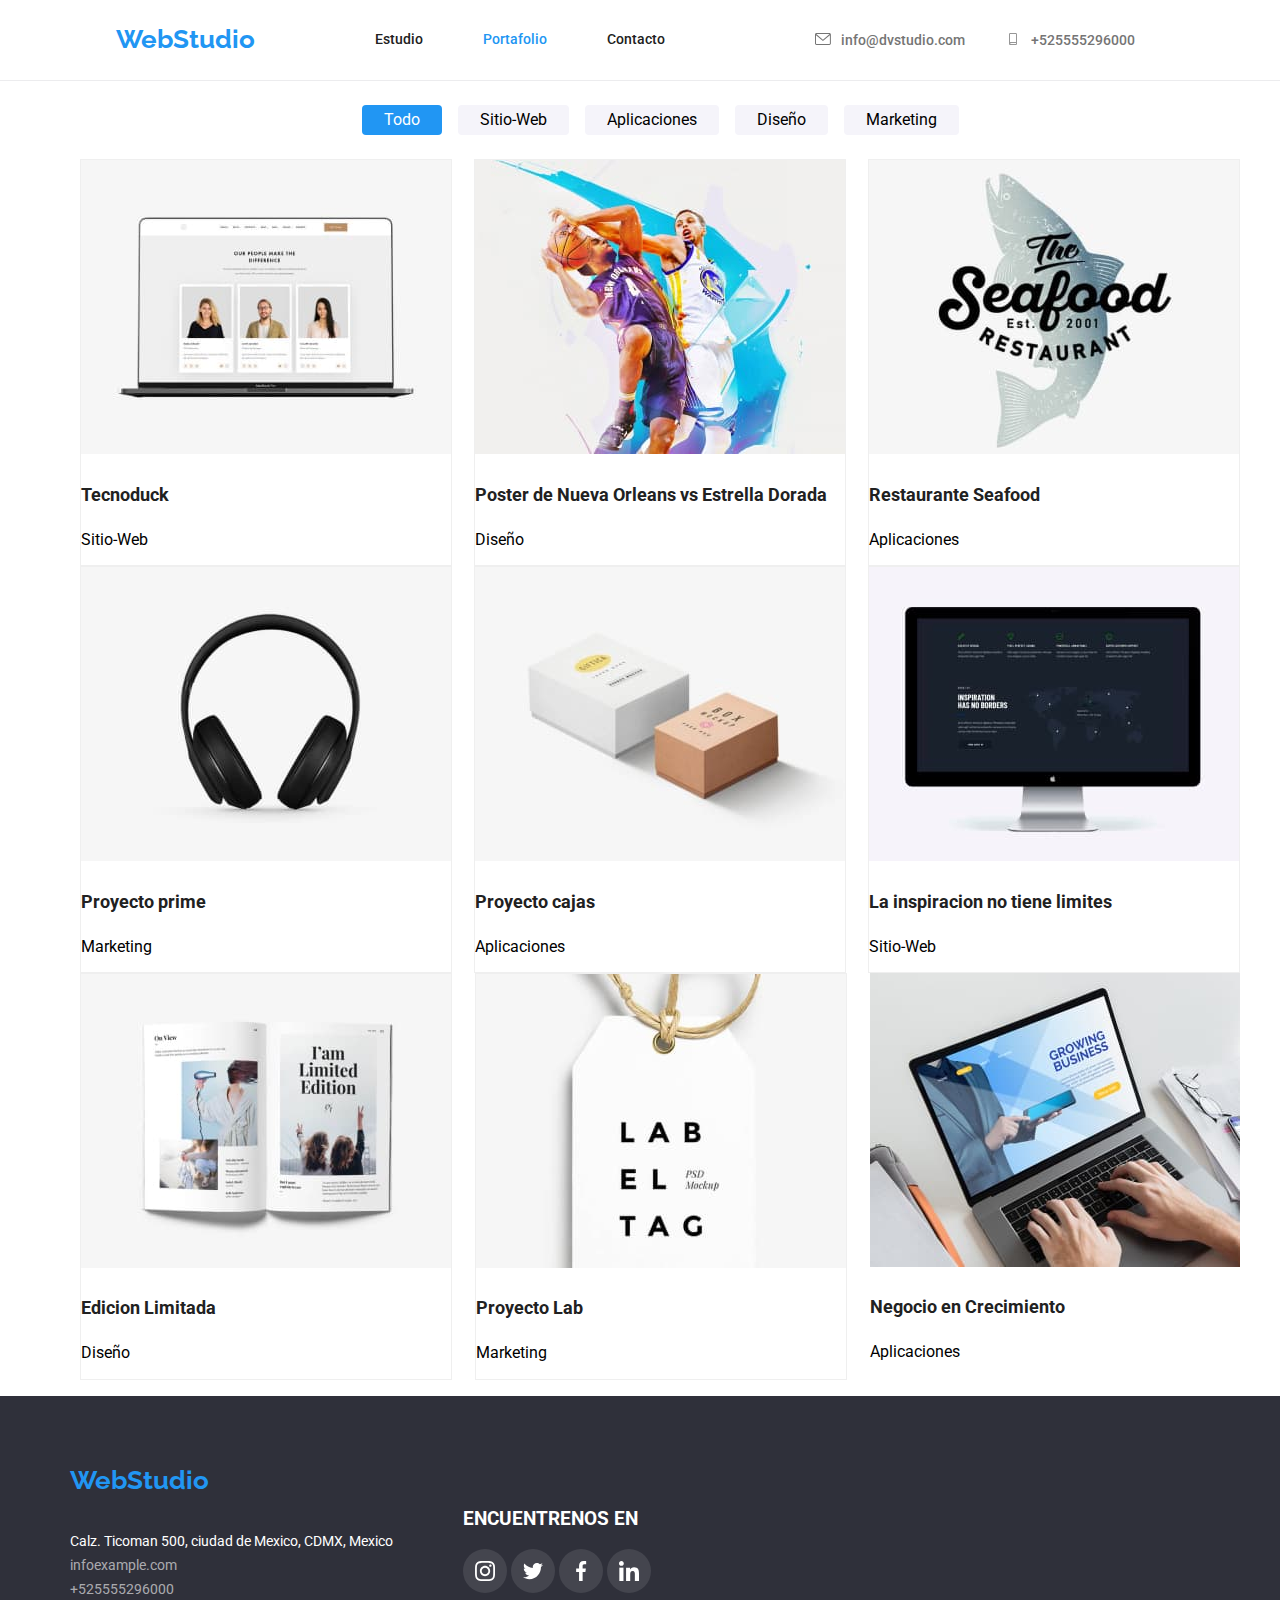
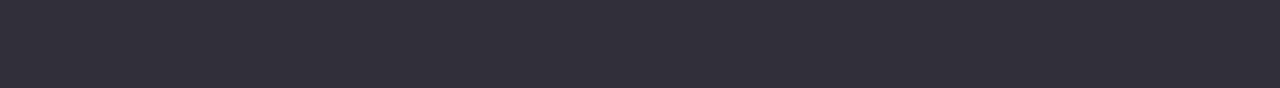
==== Portafolio.html @ b76b7083 "first commit" ====
<!DOCTYPE html>
<html lang="en">
<head>
    <meta charset="UTF-8">
    <meta http-equiv="X-UA-Compatible" content="IE=edge">
    <meta name="viewport" content="width=device-width, initial-scale=1.0">
    <link rel="preconnect" href="https://fonts.googleapis.com">
    <link rel="preconnect" href="https://fonts.gstatic.com" crossorigin>
    <link href="https://fonts.googleapis.com/css2?family=Raleway:ital,wght@0,300;0,400;0,500;0,600;0,700;0,800;0,900;1,300;1,400;1,500;1,600;1,700;1,800;1,900&family=Roboto:ital,wght@0,100;0,300;0,400;0,500;0,700;0,900;1,100;1,300;1,400;1,500;1,700;1,900&display=swap" rel="stylesheet">
    <title>portafolio</title>
<!----------Normalizacion---------->
<link
rel="stylesheet"
href="https://cdnjs.cloudflare.com/ajax/libs/modern-normalize/1.0.0/modern-normalize.min.css"
/>
<link rel="stylesheet" href="./css/styles.css">

</head>
<body>
    <header style="border-bottom: 1px solid #ececee;">
        <div class="container">
        <nav class="header-nav">
           <a class="logo" href="#">WebStudio </a> 
           <ul class="navigation-list">
            <li class="navegation"><a class="item" href="./index.html">Estudio</a></li>
            <li class="navegation"><a class="nav-item active" href="./Portafolio.html">Portafolio</a></li>
            <li class="navegation"><a class="item" href="#">Contacto</a></li>
           </ul>
           <ul class="contact-section" >
            <!--Para envio de correo-->
            <li class="email"><a href="info@dvstudio.com"><svg class="icon-contant">
                <use href="/images/icons.svg#icon-sobre"></use>
              </svg>info@dvstudio.com</a></li>
            <!--Para llamadas telefonicas-->
            <li class="tel"><a href="+525555296000"><svg class="icon-contant">
                <use href="/images/icons.svg#icon-telefono"></use>
              </svg>+525555296000</a></li>
           </ul>
        </nav>
    </div>
    </header>
    <main class="container">
        <section>
    
        <ul class="menu">
        <li class="button-list"><button type="button" class="botton-menu" style="color:#FFFFFF; background: #2196f3;">Todo</button></li>
        <li class="button-list"><button type="button" class="botton-menu">Sitio-Web</button></li>
        <li class="button-list"><button type="button" class="botton-menu">Aplicaciones</button></li>
        <li class="button-list"><button type="button" class="botton-menu">Diseño</button></li>
        <li class="button-list"><button type="button" class="botton-menu">Marketing</button></li>
        </ul>
         <ul class="proyect">
             <li class="cards" style="flex-basis: calc((100% - 60px) / 3); border: 1px solid #eeee;">
        <img  src="images/imagen(8).jpg" alt="Tecnoduck" width="370">
          <h3>Tecnoduck </h3>
          <p>Sitio-Web </p>
        </li>
                <li class="cards" style="flex-basis: calc((100% - 60px) / 3);border: 1px solid #eeee;">
                    <img src="images/imagen(9).jpg" alt="Poster nueva Orleans" width="370">
                    <h3>Poster de Nueva Orleans vs Estrella Dorada</h3>
                    <p>Diseño</p>
                </li>
                <li class="cards" style="flex-basis: calc((100% - 60px) / 3);border: 1px solid #eeee;">
                    <img src="images/imagen(10).jpg" alt="Restaurante Seafood" width="370">
                    <h3>Restaurante Seafood</h3>
                    <p>Aplicaciones</p>
                </li>
                <li class="cards" style="flex-basis: calc((100% - 60px) / 3);border: 1px solid #eeee;">
                    <img src="images/imagen(11).jpg" alt="Proyecto prime" width="370">
                    <h3>Proyecto prime</h3>
                    <p>Marketing</p>
                </li>
                <li class="cards" style="flex-basis: calc((100% - 60px) / 3);border: 1px solid #eeee;">
                    <img src="images/imagen(12).jpg" alt="Proyecto cajas" width="370">
                    <h3>Proyecto cajas</h3>
                    <p>Aplicaciones</p>
                </li>
                <li class="cards" style="flex-basis: calc((100% - 60px) / 3);border: 1px solid #eeee;">
                    <img src="images/imagen(13).jpg" alt="La inspiracion no tiene limites" width="370">
                <H3>La inspiracion no tiene limites</H3>
                <p>Sitio-Web</p>
                </li>
                <li class="cards" style="flex-basis: calc((100% - 60px) / 3);border: 1px solid #eeee;">
                    <img src="images/imagen(14).jpg" alt="Edicion limitada" width="370">
                <h3>Edicion Limitada</h3>
                <p>Diseño</p>
                </li>
                <li class="cards" style="flex-basis: calc((100% - 60px) / 3);border: 1px solid #eeee;">
                    <img src="images/imagen(15).jpg" alt="Proyecto lab" width="370">
                    <h3>Proyecto Lab</h3>
                    <p>Marketing</p>
                </li>
                <li class="cards" style="flex-basis: calc((100% - 60px) / 3)";border: 1px solid #eeee;>
                    <img src="images/imagen(16).jpg" alt="Negocio en crecimiento" width="370">
                    <h3>Negocio en Crecimiento</h3>
                    <P>Aplicaciones</P>
                </li>
            </ul>
        
        </section>
    </main>
    <footer class="final">
        <div class="container container-footer">
          <div>
      <a class="logo" href="#">WebStudio</a>
      <address style="font-style: normal;">
        <br />
      <ul class="contacto contacto-footer">
        <li> <a class="ubicacion" href="https://goo.gl/maps/qQAScCdjSYYtqktD9" target="_blank" rel="nopener noreferrer">
        Calz. Ticoman 500, ciudad de Mexico, CDMX, Mexico</a></li>
        <li><a class="correo" href="infoexample.com">infoexample.com</a></li>
        <li><a class="telefono"  href="tel:+525555296000">+525555296000</a></li>
      </ul>
    </address>
    </div>
    
    <div class="media-icons">
      <h3>ENCUENTRENOS EN</h3>
      <div class="icono-redes">
      <svg class="social-midia">
        <use href="/images/icons.svg#icon-instagram"></use>
      </svg>
      </div>
      <div class="icono-redes">
      <svg class="social-midia">
        <use href="/images/icons.svg#icon-twitter"></use>
      </svg>
      </div>
      <div class="icono-redes">
      <svg class="social-midia">
        <use href="/images/icons.svg#icon-facebook"></use>
      </svg>
      </div>
      <div class="icono-redes">
      <svg class="social-midia">
        <use href="/images/icons.svg#icon-linkedin"></use>
      </svg>
      </div>

    </div>
  </div>
    </footer>
    </body>
    </html>
---- css/styles.css ----
:root{
    --color1:#2196F3; 
    --color2:#212121;
    --color3:#757575;
    --color4:#2F303A;
    --color5:#FFFFFF;
    --color6: rgba(255, 255, 255, 0.6);}

/*----------fuente body---------*/
body {
    font-family: 'Roboto', sans-serif;
}
    /*---------logo---------*/
   .logo {
    font-family: 'Raleway', sans-serif;
    font-size: 26px; font-weight: 700; color:var(--color1); text-decoration: none; }

ul, h1, h2, h3, h4, h5, h6 {
   list-style: none;
}

.container {width: 1200px; margin: 0 auto;}

a {
   color:currentColor; text-decoration: none;
   }
   *{box-sizing: border-box;}

/*----------Enlacees de navegacion---------*/
 .navegation {font-weight: 500; font-size: 14px; line-height: 1.14; color: var(--color2); }

.navegation :hover {color: var(--color1);}
.active{color:#2196F3;}
/*------------------contact---------------------*/
.contact-section > .email > *{
color:var(--color3); font-weight: 500; font-size: 14px; line-height: 1.14; text-decoration: none;
}
   .contact-section > .tel > *{
    color:var(--color3); font-weight: 500; font-size: 14px; line-height: 1.14; text-decoration: none;
   }
   .contact-section :hover{
    color: var(--color4);
   }
   .contact-section :active{
    color: rgb(240, 154, 123);
   }
   .contact-section {list-style: none;}
/*-----------------------titulo------------------------*/
   .titulo {
    background-color: var(--color4);opacity:0.7;background-image: url(../images/Imagen-fondo.jpg);background-repeat: no-repeat;background-size: cover;
      }
      .h1 {
        color: var(--color5); font-size: 44px; font-weight: 900; text-align: center; line-height: 1.36;
          }

   .boton1{
        font-weight: 700; font-size: 16px;  color:var(--color5);  background-color: var(--color1); line-height: 1.87; font-family: 'Roboto', sans-serif;
     }
     .titulo :hover{
        background-color: var(--color4)
        ;
     }
     .titulo :active{
        background-color: var(--color1);
     }

     .ventajas h3 {
        color:var(--color2); font-size: 14px; font-weight: 700; line-height: 1.14;
     }
     .ventajas p {
        font-weight: 400; font-size: 14px; color:var(--color3); line-height: 1.71;
     }
     .ventajas h3 {
        list-style: none;
     }

    
   /*-----------------------A que nos dedicamos------------------*/
   .dedicamos h2{
      color:var(--color2); font-size: 36px; font-weight: 700; line-height: 1.16;
   }
   .imagen {list-style: none;}

   /*------------------Nuetro equipo-------------------------*/
   .equipo{background: #F5F4FA;}
   .equipo h2{
      color:var(--color2); font-size: 36px; font-weight: 700; line-height: 1.16;
   }
        
   .asesores h3 {color:var(--color2); font-size: 16px; line-height: 1.18; font-weight: 500; background-color: #FFFFFF;}
   .asesores p {color:var(--color3);font-size: 16px; line-height: 1.18; font-weight: 400;}
   

   /*-------------------------pie de pagina--------------------*/
  .final {background-color: var(--color4);}
  .contacto .ubicacion{
   color:var(--color5); font-size: 14px; font-weight: 400; text-decoration: none; line-height: 1.71;
  }
.contacto .correo{
   color:var(--color6); font-size: 14px; font-weight: 400; text-decoration: none; line-height: 1.71;
}
.contacto .telefono{
   color:var(--color6); font-size: 14px; font-weight: 400; text-decoration: none; line-height: 1.71;
}
/*-------------------
  
 /*-----------------------------portafolio botones---------------------------*/
 .menu {
   font-size: 16px; font-weight: 500; line-height: 1.62; color: var(--color5);
 }
   .proyect h3{color: var(--color2); font-size: 18px; font-weight: 700; line-height: 2;

   }
   .menu p{
      font-size: 16; font-weight: 400; line-height: 1.87; color: var(--color3);
   }
   .menu :hover{color:var(--color3)}
   .cards :hover{box-shadow: 0px 1px 1px rgba(0, 0, 0, 0.12), 0px 4px 4px rgba(0, 0, 0, 0.06), 1px 4px 6px rgba(0, 0, 0, 0.16);}

   
/*-------------flex box index html----------------------------------*/
.header-nav{display: flex; justify-content: center; align-items: center;height: 80px; }
.navigation-list{display: flex; margin: 50px; }
.navegation{ margin: 30px;}

.contact-section{display: flex; justify-content: space-between;margin: 10px;} 
   .email{margin: 20px;}
.tel{margin: 20px;}

.h1{width: 696px;height: 120;}
.titulo{height: 600px; display: flex; justify-content: center; align-items: center; flex-direction: column;}
.boton1{width: 261px; height: 50px;margin: 40px;}

.encabezado {display: flex; justify-content: space-between;}
.encabezado .p{display: flex; justify-content: center; align-items: center;justify-content: space-between;}
.list-ventajas{margin-right: 30px;}
.dedicamos{text-align: center;}

.imagen{display: flex; align-items: center; justify-content: space-between;}


.asesores{display: flex; align-items:center; justify-content: space-between;}
.equipo{text-align: center;}

/*---------------flex box portafolio---------------*/

.header-nav{display: flex; justify-content: center; align-items: center;height: 80px;}
.menu{display: flex;justify-content: center;}
.button-list{padding: 8px;}
.proyect{display: flex;flex-wrap:wrap;justify-content: space-between;}
.contacto-footer {padding: 0px;}
.final {padding: 70px;}

 .botton-menu{border-radius: 4px; padding: 6px 22px; border:none;background-color:#F5F4FA ;}
 .menu :hover{cursor: pointer; color:#FFFFFF;background-color: #2196F3;}
 .contact-section :hover{color:#2196F3;cursor: pointer;}
 
 /*----------------Efectos y elementos icont contacnt-------------*/

.icon-contant{width: 16px;height: 12px;fill: var(--color3);margin-right: 10px;}

.container :hover .icon-contant{fill: #2196F3;}

.container-ventajas{width: 270px;height: 120px;background-color: #F5F4FA;padding: 25px 102.34px; margin-bottom: 30px; border-radius: 4px;border: 1px #AFB1B8 solid;}
.icon-ventajas{width: 65.32px;height: 70px;}
.container-ventajas:hover{border-color: #2196F3;}
.container-ventajas:hover .icon-ventajas {fill:#2196F3;}
/*.container-ventajas:hover{border-color: #2196F3;}
.icon-ventajas:hover{fill:#2196F3
   }*/


      /*------------------------------Nuestro equipo-----------------------*/
.our-tem{height: 44px ; display: flex; justify-content: space-around;padding: 0px 32px;}
.our-icon> svg {
   width: 20px; height: 20px; fill:#AFB1B8;}
.our-icon{height: 44px;width: 44px; background-color:#FFFFFF; border-radius: 50%;padding: 12px;}
.our-icon:hover{background-color: #2196F3;}
.our-icon:hover .red {fill: #FFFFFF;}

/*----------------hover-------------------*/



/*------------------footer---------------------------*/
.container-footer{display: flex;
 gap: 70px;align-items: center;}

.social-midia{width: 20px;height: 20px; fill: #FFFFFF;}

.media-icons h3 {color:#FFFFFF}
.icono-redes{display: inline-block;width: 44px;height: 44px;background-color: rgba(255, 255, 255, 0.1);border-radius: 50%;padding: 12px;}

.icono-redes:hover  { background-color: #2196F3;}



/*------------------------------logo icons------------------*/

 .container-logos h3 {width: 323px;height: 36.98px;font-size: 36px;display: flex;color:#212121}
.container-logos{display: flex;background-color: #E5E5E5;height: 335px;justify-content: center;align-items: center; flex-direction: column;}
.logo-icon{display: flex;gap:30px;}
.icono-company {width: 106px;height: 52.83px;fill:#AFB1B8;}
.fondo1{fill:#2196F3;}

.container-logos{gap:20px;}
.rectangulo{border: 1px #AFB1B8 solid;
   border-radius: 4px;width: 170px;height: 81px;padding: 14px 32px;}

   .rectangulo:hover{border-color: #2196F3;}
   .icono-company :hover{fill:#2196F3}
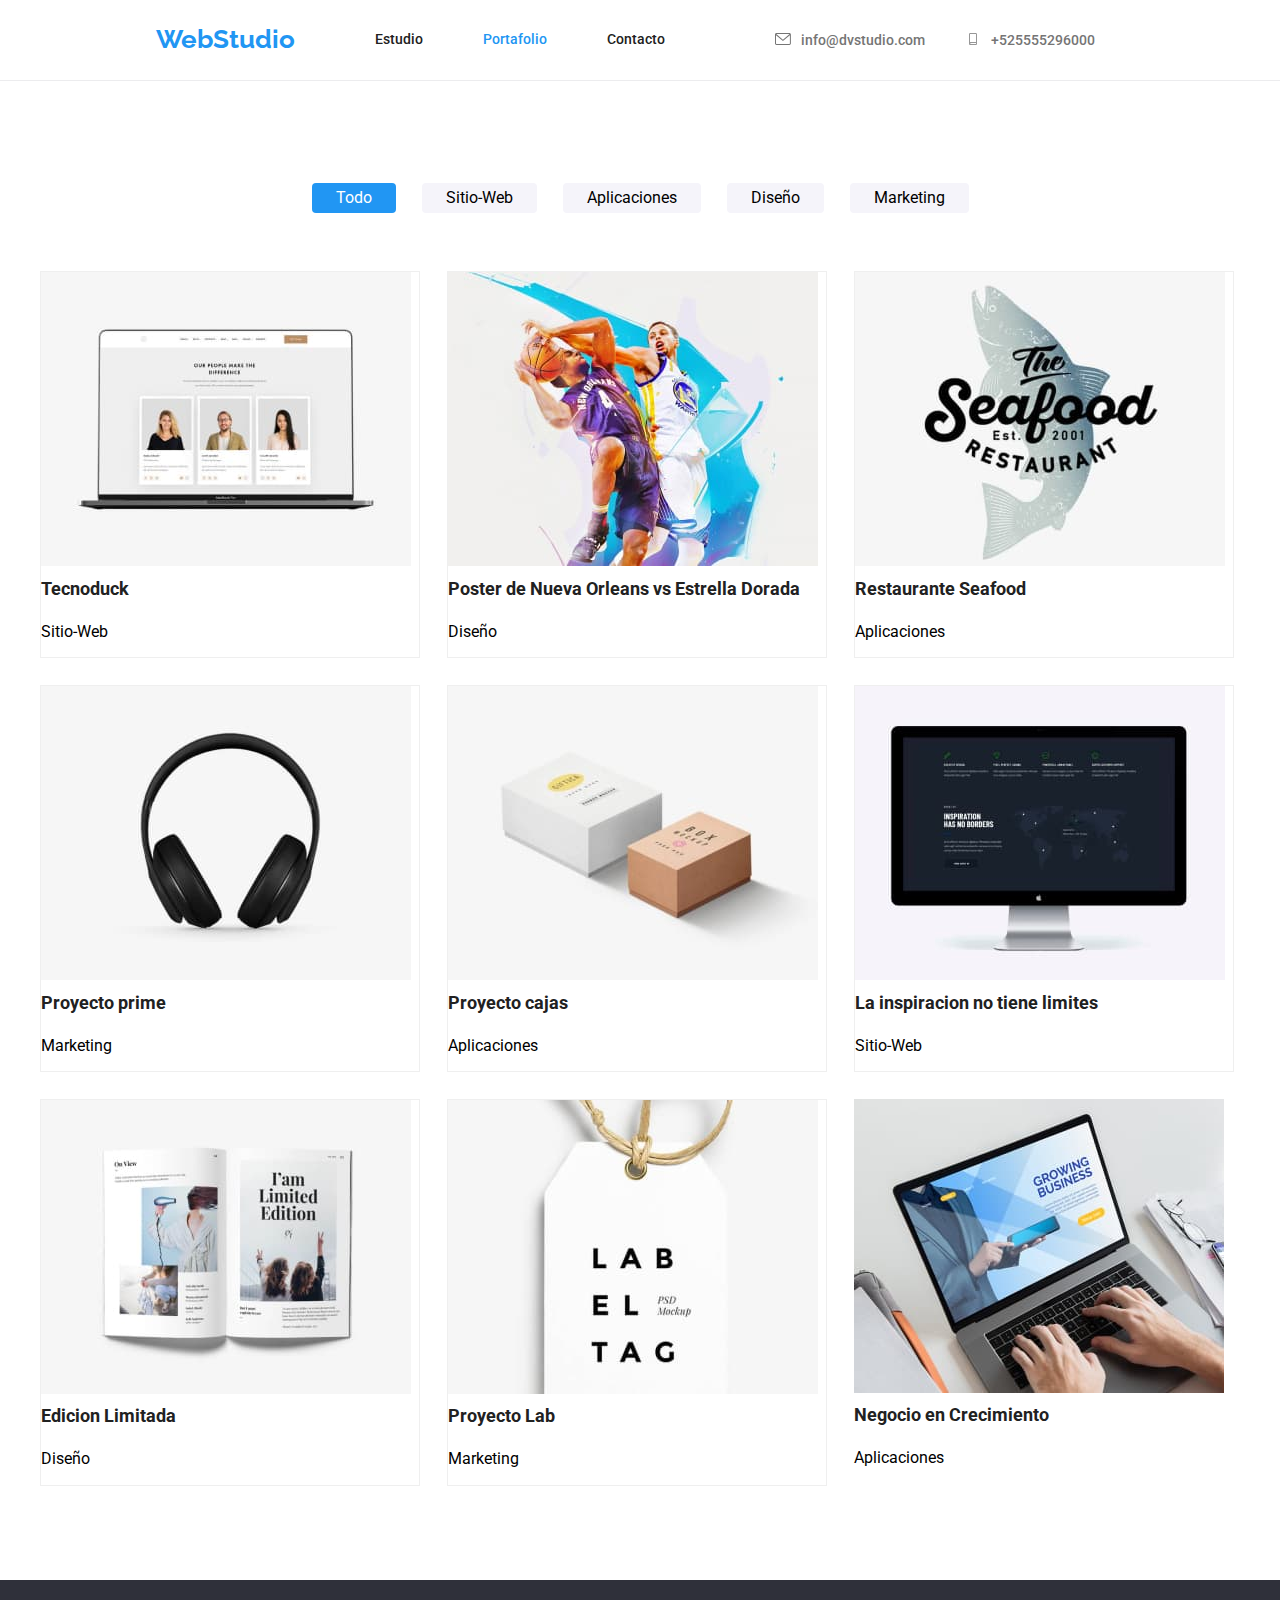
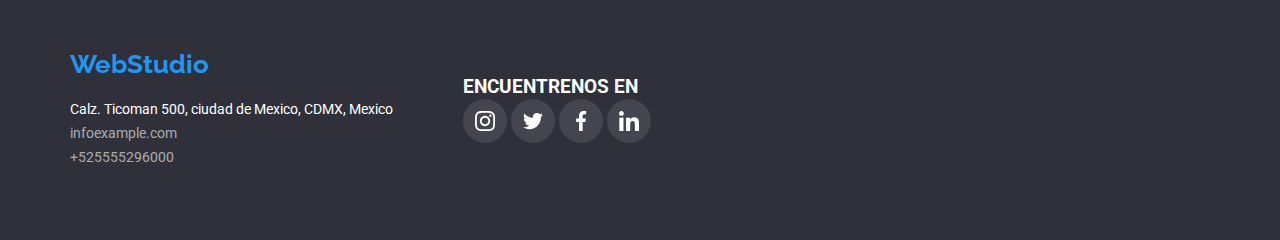
==== commit 978e65e3: "correcciones de la tarea4" ====
--- a/Portafolio.html
+++ b/Portafolio.html
@@ -1,144 +1,149 @@
 <!DOCTYPE html>
 <html lang="en">
+
 <head>
-    <meta charset="UTF-8">
-    <meta http-equiv="X-UA-Compatible" content="IE=edge">
-    <meta name="viewport" content="width=device-width, initial-scale=1.0">
-    <link rel="preconnect" href="https://fonts.googleapis.com">
-    <link rel="preconnect" href="https://fonts.gstatic.com" crossorigin>
-    <link href="https://fonts.googleapis.com/css2?family=Raleway:ital,wght@0,300;0,400;0,500;0,600;0,700;0,800;0,900;1,300;1,400;1,500;1,600;1,700;1,800;1,900&family=Roboto:ital,wght@0,100;0,300;0,400;0,500;0,700;0,900;1,100;1,300;1,400;1,500;1,700;1,900&display=swap" rel="stylesheet">
-    <title>portafolio</title>
-<!----------Normalizacion---------->
-<link
-rel="stylesheet"
-href="https://cdnjs.cloudflare.com/ajax/libs/modern-normalize/1.0.0/modern-normalize.min.css"
-/>
-<link rel="stylesheet" href="./css/styles.css">
+  <meta charset="UTF-8">
+  <meta http-equiv="X-UA-Compatible" content="IE=edge">
+  <meta name="viewport" content="width=device-width, initial-scale=1.0">
+  <link rel="preconnect" href="https://fonts.googleapis.com">
+  <link rel="preconnect" href="https://fonts.gstatic.com" crossorigin>
+  <link
+    href="https://fonts.googleapis.com/css2?family=Raleway:ital,wght@0,300;0,400;0,500;0,600;0,700;0,800;0,900;1,300;1,400;1,500;1,600;1,700;1,800;1,900&family=Roboto:ital,wght@0,100;0,300;0,400;0,500;0,700;0,900;1,100;1,300;1,400;1,500;1,700;1,900&display=swap"
+    rel="stylesheet">
+  <title>portafolio</title>
+  <!----------Normalizacion---------->
+  <link rel="stylesheet"
+    href="https://cdnjs.cloudflare.com/ajax/libs/modern-normalize/1.0.0/modern-normalize.min.css" />
+  <link rel="stylesheet" href="./css/styles.css">
 
 </head>
+
 <body>
-    <header style="border-bottom: 1px solid #ececee;">
-        <div class="container">
-        <nav class="header-nav">
-           <a class="logo" href="#">WebStudio </a> 
-           <ul class="navigation-list">
-            <li class="navegation"><a class="item" href="./index.html">Estudio</a></li>
-            <li class="navegation"><a class="nav-item active" href="./Portafolio.html">Portafolio</a></li>
-            <li class="navegation"><a class="item" href="#">Contacto</a></li>
-           </ul>
-           <ul class="contact-section" >
-            <!--Para envio de correo-->
-            <li class="email"><a href="info@dvstudio.com"><svg class="icon-contant">
-                <use href="/images/icons.svg#icon-sobre"></use>
+  <header style="border-bottom: 1px solid #ececee;">
+    <div class="container">
+      <nav class="header-nav">
+        <a class="logo" href="#">WebStudio </a>
+        <ul class="navigation-list">
+          <li class="navegation"><a class="item" href="./index.html">Estudio</a></li>
+          <li class="navegation"><a class="nav-item active" href="./Portafolio.html">Portafolio</a></li>
+          <li class="navegation"><a class="item" href="#">Contacto</a></li>
+        </ul>
+        <ul class="contact-section">
+          <!--Para envio de correo-->
+          <li class="email"><a href="info@dvstudio.com"><svg class="icon-contant">
+                <use href="./images/icons.svg#icon-sobre"></use>
               </svg>info@dvstudio.com</a></li>
-            <!--Para llamadas telefonicas-->
-            <li class="tel"><a href="+525555296000"><svg class="icon-contant">
-                <use href="/images/icons.svg#icon-telefono"></use>
+          <!--Para llamadas telefonicas-->
+          <li class="email"><a href="+525555296000"><svg class="icon-contant">
+                <use href="./images/icons.svg#icon-telefono"></use>
               </svg>+525555296000</a></li>
-           </ul>
-        </nav>
+        </ul>
+      </nav>
     </div>
-    </header>
-    <main class="container">
-        <section>
-    
-        <ul class="menu">
-        <li class="button-list"><button type="button" class="botton-menu" style="color:#FFFFFF; background: #2196f3;">Todo</button></li>
+  </header>
+  <main class="container">
+    <section class="portafolio">
+
+      <ul class="menu">
+        <li class="button-list"><button type="button" class="botton-menu"
+            style="color:#FFFFFF; background: #2196f3;">Todo</button></li>
         <li class="button-list"><button type="button" class="botton-menu">Sitio-Web</button></li>
         <li class="button-list"><button type="button" class="botton-menu">Aplicaciones</button></li>
         <li class="button-list"><button type="button" class="botton-menu">Diseño</button></li>
         <li class="button-list"><button type="button" class="botton-menu">Marketing</button></li>
-        </ul>
-         <ul class="proyect">
-             <li class="cards" style="flex-basis: calc((100% - 60px) / 3); border: 1px solid #eeee;">
-        <img  src="images/imagen(8).jpg" alt="Tecnoduck" width="370">
+      </ul>
+      <ul class="proyect">
+        <li class="cards" style="flex-basis: calc((100% - 60px) / 3); border: 1px solid #eeee;">
+          <img src="images/imagen(8).jpg" alt="Tecnoduck" width="370">
           <h3>Tecnoduck </h3>
           <p>Sitio-Web </p>
         </li>
-                <li class="cards" style="flex-basis: calc((100% - 60px) / 3);border: 1px solid #eeee;">
-                    <img src="images/imagen(9).jpg" alt="Poster nueva Orleans" width="370">
-                    <h3>Poster de Nueva Orleans vs Estrella Dorada</h3>
-                    <p>Diseño</p>
-                </li>
-                <li class="cards" style="flex-basis: calc((100% - 60px) / 3);border: 1px solid #eeee;">
-                    <img src="images/imagen(10).jpg" alt="Restaurante Seafood" width="370">
-                    <h3>Restaurante Seafood</h3>
-                    <p>Aplicaciones</p>
-                </li>
-                <li class="cards" style="flex-basis: calc((100% - 60px) / 3);border: 1px solid #eeee;">
-                    <img src="images/imagen(11).jpg" alt="Proyecto prime" width="370">
-                    <h3>Proyecto prime</h3>
-                    <p>Marketing</p>
-                </li>
-                <li class="cards" style="flex-basis: calc((100% - 60px) / 3);border: 1px solid #eeee;">
-                    <img src="images/imagen(12).jpg" alt="Proyecto cajas" width="370">
-                    <h3>Proyecto cajas</h3>
-                    <p>Aplicaciones</p>
-                </li>
-                <li class="cards" style="flex-basis: calc((100% - 60px) / 3);border: 1px solid #eeee;">
-                    <img src="images/imagen(13).jpg" alt="La inspiracion no tiene limites" width="370">
-                <H3>La inspiracion no tiene limites</H3>
-                <p>Sitio-Web</p>
-                </li>
-                <li class="cards" style="flex-basis: calc((100% - 60px) / 3);border: 1px solid #eeee;">
-                    <img src="images/imagen(14).jpg" alt="Edicion limitada" width="370">
-                <h3>Edicion Limitada</h3>
-                <p>Diseño</p>
-                </li>
-                <li class="cards" style="flex-basis: calc((100% - 60px) / 3);border: 1px solid #eeee;">
-                    <img src="images/imagen(15).jpg" alt="Proyecto lab" width="370">
-                    <h3>Proyecto Lab</h3>
-                    <p>Marketing</p>
-                </li>
-                <li class="cards" style="flex-basis: calc((100% - 60px) / 3)";border: 1px solid #eeee;>
-                    <img src="images/imagen(16).jpg" alt="Negocio en crecimiento" width="370">
-                    <h3>Negocio en Crecimiento</h3>
-                    <P>Aplicaciones</P>
-                </li>
-            </ul>
-        
-        </section>
-    </main>
-    <footer class="final">
-        <div class="container container-footer">
-          <div>
-      <a class="logo" href="#">WebStudio</a>
-      <address style="font-style: normal;">
-        <br />
-      <ul class="contacto contacto-footer">
-        <li> <a class="ubicacion" href="https://goo.gl/maps/qQAScCdjSYYtqktD9" target="_blank" rel="nopener noreferrer">
-        Calz. Ticoman 500, ciudad de Mexico, CDMX, Mexico</a></li>
-        <li><a class="correo" href="infoexample.com">infoexample.com</a></li>
-        <li><a class="telefono"  href="tel:+525555296000">+525555296000</a></li>
+        <li class="cards" style="flex-basis: calc((100% - 60px) / 3);border: 1px solid #eeee;">
+          <img src="images/imagen(9).jpg" alt="Poster nueva Orleans" width="370">
+          <h3>Poster de Nueva Orleans vs Estrella Dorada</h3>
+          <p>Diseño</p>
+        </li>
+        <li class="cards" style="flex-basis: calc((100% - 60px) / 3);border: 1px solid #eeee;">
+          <img src="images/imagen(10).jpg" alt="Restaurante Seafood" width="370">
+          <h3>Restaurante Seafood</h3>
+          <p>Aplicaciones</p>
+        </li>
+        <li class="cards" style="flex-basis: calc((100% - 60px) / 3);border: 1px solid #eeee;">
+          <img src="images/imagen(11).jpg" alt="Proyecto prime" width="370">
+          <h3>Proyecto prime</h3>
+          <p>Marketing</p>
+        </li>
+        <li class="cards" style="flex-basis: calc((100% - 60px) / 3);border: 1px solid #eeee;">
+          <img src="images/imagen(12).jpg" alt="Proyecto cajas" width="370">
+          <h3>Proyecto cajas</h3>
+          <p>Aplicaciones</p>
+        </li>
+        <li class="cards" style="flex-basis: calc((100% - 60px) / 3);border: 1px solid #eeee;">
+          <img src="images/imagen(13).jpg" alt="La inspiracion no tiene limites" width="370">
+          <H3>La inspiracion no tiene limites</H3>
+          <p>Sitio-Web</p>
+        </li>
+        <li class="cards" style="flex-basis: calc((100% - 60px) / 3);border: 1px solid #eeee;">
+          <img src="images/imagen(14).jpg" alt="Edicion limitada" width="370">
+          <h3>Edicion Limitada</h3>
+          <p>Diseño</p>
+        </li>
+        <li class="cards" style="flex-basis: calc((100% - 60px) / 3);border: 1px solid #eeee;">
+          <img src="images/imagen(15).jpg" alt="Proyecto lab" width="370">
+          <h3>Proyecto Lab</h3>
+          <p>Marketing</p>
+        </li>
+        <li class="cards" style="flex-basis: calc((100% - 60px) / 3)" ;border: 1px solid #eeee;>
+          <img src="images/imagen(16).jpg" alt="Negocio en crecimiento" width="370">
+          <h3>Negocio en Crecimiento</h3>
+          <P>Aplicaciones</P>
+        </li>
       </ul>
-    </address>
-    </div>
-    
-    <div class="media-icons">
-      <h3>ENCUENTRENOS EN</h3>
-      <div class="icono-redes">
-      <svg class="social-midia">
-        <use href="/images/icons.svg#icon-instagram"></use>
-      </svg>
-      </div>
-      <div class="icono-redes">
-      <svg class="social-midia">
-        <use href="/images/icons.svg#icon-twitter"></use>
-      </svg>
-      </div>
-      <div class="icono-redes">
-      <svg class="social-midia">
-        <use href="/images/icons.svg#icon-facebook"></use>
-      </svg>
-      </div>
-      <div class="icono-redes">
-      <svg class="social-midia">
-        <use href="/images/icons.svg#icon-linkedin"></use>
-      </svg>
+
+    </section>
+  </main>
+  <footer class="final">
+    <div class="container container-footer">
+      <div>
+        <a class="logo" href="#">WebStudio</a>
+        <address style="font-style: normal;">
+          <br />
+          <ul class="contacto contacto-footer">
+            <li> <a class="ubicacion" href="https://goo.gl/maps/qQAScCdjSYYtqktD9" target="_blank"
+                rel="nopener noreferrer">
+                Calz. Ticoman 500, ciudad de Mexico, CDMX, Mexico</a></li>
+            <li><a class="correo" href="infoexample.com">infoexample.com</a></li>
+            <li><a class="telefono" href="tel:+525555296000">+525555296000</a></li>
+          </ul>
+        </address>
       </div>
 
+      <div class="media-icons">
+        <h3>ENCUENTRENOS EN</h3>
+        <div class="icono-redes">
+          <svg class="social-midia">
+            <use href="./images/icons.svg#icon-instagram"></use>
+          </svg>
+        </div>
+        <div class="icono-redes">
+          <svg class="social-midia">
+            <use href="./images/icons.svg#icon-twitter"></use>
+          </svg>
+        </div>
+        <div class="icono-redes">
+          <svg class="social-midia">
+            <use href="./images/icons.svg#icon-facebook"></use>
+          </svg>
+        </div>
+        <div class="icono-redes">
+          <svg class="social-midia">
+            <use href="./images/icons.svg#icon-linkedin"></use>
+          </svg>
+        </div>
+
+      </div>
     </div>
-  </div>
-    </footer>
-    </body>
-    </html>
+  </footer>
+</body>
+
+</html>--- a/css/styles.css
+++ b/css/styles.css
@@ -1,212 +1,551 @@
-:root{
-    --color1:#2196F3; 
-    --color2:#212121;
-    --color3:#757575;
-    --color4:#2F303A;
-    --color5:#FFFFFF;
-    --color6: rgba(255, 255, 255, 0.6);}
-
-/*----------fuente body---------*/
+:root {
+   --color1: #2196F3;
+   --color2: #212121;
+   --color3: #757575;
+   --color4: #2F303A;
+   --color5: #FFFFFF;
+   --color6: rgba(255, 255, 255, 0.6);
+}
+
+/*-------------------------------------------------Fuente Body--------------------------------------*/
+
 body {
-    font-family: 'Roboto', sans-serif;
-}
-    /*---------logo---------*/
-   .logo {
-    font-family: 'Raleway', sans-serif;
-    font-size: 26px; font-weight: 700; color:var(--color1); text-decoration: none; }
-
-ul, h1, h2, h3, h4, h5, h6 {
+   font-family:
+      'Roboto', sans-serif;
+}
+
+/*--------------------------------------------------logo----------------------------------------------*/
+.logo {
+   font-family: 'Raleway', sans-serif;
+   font-size: 26px;
+   font-weight: 700;
+   color: var(--color1);
+   text-decoration: none;
+}
+
+ul,
+h1,
+h2,
+h3,
+h4,
+h5,
+h6 {
    list-style: none;
-}
-
-.container {width: 1200px; margin: 0 auto;}
+   margin: 0;
+   padding: 0;
+}
+
+.container {
+   width: 1200px;
+   margin: 0 auto;
+}
 
 a {
-   color:currentColor; text-decoration: none;
-   }
-   *{box-sizing: border-box;}
-
-/*----------Enlacees de navegacion---------*/
- .navegation {font-weight: 500; font-size: 14px; line-height: 1.14; color: var(--color2); }
-
-.navegation :hover {color: var(--color1);}
-.active{color:#2196F3;}
-/*------------------contact---------------------*/
-.contact-section > .email > *{
-color:var(--color3); font-weight: 500; font-size: 14px; line-height: 1.14; text-decoration: none;
-}
-   .contact-section > .tel > *{
-    color:var(--color3); font-weight: 500; font-size: 14px; line-height: 1.14; text-decoration: none;
-   }
-   .contact-section :hover{
-    color: var(--color4);
-   }
-   .contact-section :active{
-    color: rgb(240, 154, 123);
-   }
-   .contact-section {list-style: none;}
-/*-----------------------titulo------------------------*/
-   .titulo {
-    background-color: var(--color4);opacity:0.7;background-image: url(../images/Imagen-fondo.jpg);background-repeat: no-repeat;background-size: cover;
-      }
-      .h1 {
-        color: var(--color5); font-size: 44px; font-weight: 900; text-align: center; line-height: 1.36;
-          }
-
-   .boton1{
-        font-weight: 700; font-size: 16px;  color:var(--color5);  background-color: var(--color1); line-height: 1.87; font-family: 'Roboto', sans-serif;
-     }
-     .titulo :hover{
-        background-color: var(--color4)
-        ;
-     }
-     .titulo :active{
-        background-color: var(--color1);
-     }
-
-     .ventajas h3 {
-        color:var(--color2); font-size: 14px; font-weight: 700; line-height: 1.14;
-     }
-     .ventajas p {
-        font-weight: 400; font-size: 14px; color:var(--color3); line-height: 1.71;
-     }
-     .ventajas h3 {
-        list-style: none;
-     }
-
-    
-   /*-----------------------A que nos dedicamos------------------*/
-   .dedicamos h2{
-      color:var(--color2); font-size: 36px; font-weight: 700; line-height: 1.16;
-   }
-   .imagen {list-style: none;}
-
-   /*------------------Nuetro equipo-------------------------*/
-   .equipo{background: #F5F4FA;}
-   .equipo h2{
-      color:var(--color2); font-size: 36px; font-weight: 700; line-height: 1.16;
-   }
-        
-   .asesores h3 {color:var(--color2); font-size: 16px; line-height: 1.18; font-weight: 500; background-color: #FFFFFF;}
-   .asesores p {color:var(--color3);font-size: 16px; line-height: 1.18; font-weight: 400;}
-   
-
-   /*-------------------------pie de pagina--------------------*/
-  .final {background-color: var(--color4);}
-  .contacto .ubicacion{
-   color:var(--color5); font-size: 14px; font-weight: 400; text-decoration: none; line-height: 1.71;
-  }
-.contacto .correo{
-   color:var(--color6); font-size: 14px; font-weight: 400; text-decoration: none; line-height: 1.71;
-}
-.contacto .telefono{
-   color:var(--color6); font-size: 14px; font-weight: 400; text-decoration: none; line-height: 1.71;
-}
-/*-------------------
-  
- /*-----------------------------portafolio botones---------------------------*/
- .menu {
-   font-size: 16px; font-weight: 500; line-height: 1.62; color: var(--color5);
- }
-   .proyect h3{color: var(--color2); font-size: 18px; font-weight: 700; line-height: 2;
-
-   }
-   .menu p{
-      font-size: 16; font-weight: 400; line-height: 1.87; color: var(--color3);
-   }
-   .menu :hover{color:var(--color3)}
-   .cards :hover{box-shadow: 0px 1px 1px rgba(0, 0, 0, 0.12), 0px 4px 4px rgba(0, 0, 0, 0.06), 1px 4px 6px rgba(0, 0, 0, 0.16);}
-
-   
-/*-------------flex box index html----------------------------------*/
-.header-nav{display: flex; justify-content: center; align-items: center;height: 80px; }
-.navigation-list{display: flex; margin: 50px; }
-.navegation{ margin: 30px;}
-
-.contact-section{display: flex; justify-content: space-between;margin: 10px;} 
-   .email{margin: 20px;}
-.tel{margin: 20px;}
-
-.h1{width: 696px;height: 120;}
-.titulo{height: 600px; display: flex; justify-content: center; align-items: center; flex-direction: column;}
-.boton1{width: 261px; height: 50px;margin: 40px;}
-
-.encabezado {display: flex; justify-content: space-between;}
-.encabezado .p{display: flex; justify-content: center; align-items: center;justify-content: space-between;}
-.list-ventajas{margin-right: 30px;}
-.dedicamos{text-align: center;}
-
-.imagen{display: flex; align-items: center; justify-content: space-between;}
-
-
-.asesores{display: flex; align-items:center; justify-content: space-between;}
-.equipo{text-align: center;}
-
-/*---------------flex box portafolio---------------*/
-
-.header-nav{display: flex; justify-content: center; align-items: center;height: 80px;}
-.menu{display: flex;justify-content: center;}
-.button-list{padding: 8px;}
-.proyect{display: flex;flex-wrap:wrap;justify-content: space-between;}
-.contacto-footer {padding: 0px;}
-.final {padding: 70px;}
-
- .botton-menu{border-radius: 4px; padding: 6px 22px; border:none;background-color:#F5F4FA ;}
- .menu :hover{cursor: pointer; color:#FFFFFF;background-color: #2196F3;}
- .contact-section :hover{color:#2196F3;cursor: pointer;}
- 
- /*----------------Efectos y elementos icont contacnt-------------*/
-
-.icon-contant{width: 16px;height: 12px;fill: var(--color3);margin-right: 10px;}
-
-.container :hover .icon-contant{fill: #2196F3;}
-
-.container-ventajas{width: 270px;height: 120px;background-color: #F5F4FA;padding: 25px 102.34px; margin-bottom: 30px; border-radius: 4px;border: 1px #AFB1B8 solid;}
-.icon-ventajas{width: 65.32px;height: 70px;}
-.container-ventajas:hover{border-color: #2196F3;}
-.container-ventajas:hover .icon-ventajas {fill:#2196F3;}
-/*.container-ventajas:hover{border-color: #2196F3;}
-.icon-ventajas:hover{fill:#2196F3
-   }*/
-
-
-      /*------------------------------Nuestro equipo-----------------------*/
-.our-tem{height: 44px ; display: flex; justify-content: space-around;padding: 0px 32px;}
-.our-icon> svg {
-   width: 20px; height: 20px; fill:#AFB1B8;}
-.our-icon{height: 44px;width: 44px; background-color:#FFFFFF; border-radius: 50%;padding: 12px;}
-.our-icon:hover{background-color: #2196F3;}
-.our-icon:hover .red {fill: #FFFFFF;}
-
-/*----------------hover-------------------*/
-
-
-
-/*------------------footer---------------------------*/
-.container-footer{display: flex;
- gap: 70px;align-items: center;}
-
-.social-midia{width: 20px;height: 20px; fill: #FFFFFF;}
-
-.media-icons h3 {color:#FFFFFF}
-.icono-redes{display: inline-block;width: 44px;height: 44px;background-color: rgba(255, 255, 255, 0.1);border-radius: 50%;padding: 12px;}
-
-.icono-redes:hover  { background-color: #2196F3;}
-
-
-
-/*------------------------------logo icons------------------*/
-
- .container-logos h3 {width: 323px;height: 36.98px;font-size: 36px;display: flex;color:#212121}
-.container-logos{display: flex;background-color: #E5E5E5;height: 335px;justify-content: center;align-items: center; flex-direction: column;}
-.logo-icon{display: flex;gap:30px;}
-.icono-company {width: 106px;height: 52.83px;fill:#AFB1B8;}
-.fondo1{fill:#2196F3;}
-
-.container-logos{gap:20px;}
-.rectangulo{border: 1px #AFB1B8 solid;
-   border-radius: 4px;width: 170px;height: 81px;padding: 14px 32px;}
-
-   .rectangulo:hover{border-color: #2196F3;}
-   .icono-company :hover{fill:#2196F3}
-
+   color: currentColor;
+   text-decoration: none;
+}
+
+* {
+   box-sizing: border-box;
+}
+
+/*----------------------------------------------Enlacees de navegacion---------------------------------------*/
+.navegation {
+   font-weight: 500;
+   font-size: 14px;
+   line-height: 1.14;
+   color: var(--color2);
+}
+
+.navegation :hover {
+   color: var(--color1);
+}
+
+.active {
+   color: #2196F3;
+}
+
+/*-----------------------------------------------contact-----------------------------------------------------*/
+.contact-section>.email>* {
+   color: var(--color3);
+   font-weight: 500;
+   font-size: 14px;
+
+   line-height: 1.14;
+   text-decoration: none;
+}
+
+.contact-section :hover {
+   color: var(--color4);
+}
+
+.contact-section {
+   list-style: none;
+}
+
+/*-------------------------------------------------titulo----------------------------------------------------*/
+.titulo {
+   background-color: var(--color4);
+
+   background-image: linear-gradient(to bottom, #2F303A66, #2F303A66), url(../images/Imagen-fondo.jpg);
+   background-repeat: no-repeat;
+   background-size: cover;
+}
+
+.h1 {
+   color: var(--color5);
+   font-size: 44px;
+   font-weight: 900;
+   text-align: center;
+   line-height: 1.36;
+}
+
+.boton1 {
+   font-weight: 700;
+   font-size: 16px;
+   color: var(--color5);
+   background-color: var(--color1);
+   line-height: 1.87;
+   font-family: 'Roboto', sans-serif;
+   cursor: pointer
+}
+
+.ventajas {
+   padding: 94px;
+}
+
+.ventajas h3 {
+   color: var(--color2);
+   font-size: 14px;
+   font-weight: 700;
+   line-height: 1.14;
+}
+
+.ventajas p {
+   font-weight: 400;
+   font-size: 14px;
+   color: var(--color3);
+   line-height: 1.71;
+}
+
+.ventajas h3 {
+   list-style: none;
+}
+
+
+/*-----------------------------------------A que nos dedicamos--------------------------------------------*/
+.dedicamos h2 {
+   color: var(--color2);
+   font-size: 36px;
+   font-weight: 700;
+   line-height: 1.16;
+   margin-bottom: 50px;
+}
+
+.dedicamos {
+   padding: 0 0 94px 0;
+}
+
+.imagen {
+   list-style: none;
+}
+
+.dedicate {
+   position: relative;
+   width: 370px;
+   height: 294px;
+}
+
+.dedicate>h3 {
+   position: absolute;
+   display: flex;
+   justify-content: center;
+   padding: 27px 0;
+   bottom: 0;
+   font-size: 14px;
+   color: var(--color5);
+   background-color: rgba(47, 48, 58, 0.8);
+   width: 370px;
+   height: 70px;
+   ;
+}
+
+
+/*--------------------------- -------------------Nuetro equipo-------------------------------------------------*/
+.equipo {
+   background: #F5F4FA;
+   padding: 94px;
+}
+
+.equipo h2 {
+   color: var(--color2);
+   font-size: 36px;
+   font-weight: 700;
+   line-height: 1.16;
+   margin-bottom: 50px;
+}
+
+.asesores h3 {
+   color: var(--color2);
+   font-size: 16px;
+   line-height: 1.18;
+   font-weight: 500;
+   background-color: #FFFFFF;
+}
+
+.asesores p {
+   color: var(--color3);
+   font-size: 16px;
+   line-height: 1.18;
+   font-weight: 400;
+}
+
+
+/*----------------------------------------------------pie de pagina---------------------------------------*/
+.final {
+   background-color: var(--color4);
+}
+
+.contacto .ubicacion {
+   color: var(--color5);
+   font-size: 14px;
+   font-weight: 400;
+   text-decoration: none;
+   line-height: 1.71;
+}
+
+.contacto .correo {
+   color: var(--color6);
+   font-size: 14px;
+   font-weight: 400;
+   text-decoration: none;
+   line-height: 1.71;
+}
+
+.contacto .telefono {
+   color: var(--color6);
+   font-size: 14px;
+   font-weight: 400;
+   text-decoration: none;
+   line-height: 1.71;
+}
+
+
+/*--------------------------------------------portafolio botones--------------------------------------------*/
+.portafolio {
+   padding: 94px 0;
+}
+
+.menu {
+   font-size: 16px;
+   font-weight: 500;
+   line-height: 1.62;
+   color: var(--color5);
+   padding-bottom: 50px;
+}
+
+.proyect h3 {
+   color: var(--color2);
+   font-size: 18px;
+   font-weight: 700;
+   line-height: 2;
+}
+
+.menu p {
+   font-size: 16;
+   font-weight: 400;
+   line-height: 1.87;
+   color: var(--color3);
+}
+
+.menu :hover {
+   color: var(--color3)
+}
+
+.cards:hover {
+   box-shadow: 0px 1px 1px rgba(0, 0, 0, 0.12), 0px 4px 4px rgba(0, 0, 0, 0.06), 1px 4px 6px rgba(0, 0, 0, 0.16);
+}
+
+
+/*----------------------------------------------------flex box index html------------------------------------*/
+.header-nav {
+   display: flex;
+   justify-content: center;
+   align-items: center;
+   height: 80px;
+}
+
+.navigation-list {
+   display: flex;
+   margin: 50px;
+}
+
+.navegation {
+   margin: 30px;
+}
+
+.contact-section {
+   display: flex;
+   justify-content: space-between;
+   margin: 10px;
+}
+
+.email {
+   margin: 20px;
+}
+
+.h1 {
+   width: 696px;
+   height: 120;
+}
+
+.titulo {
+   height: 600px;
+   display: flex;
+   justify-content: center;
+   align-items: center;
+   flex-direction: column;
+}
+
+.boton1 {
+   width: 261px;
+   height: 50px;
+   margin: 40px;
+}
+
+.encabezado {
+   display: flex;
+   justify-content: space-between;
+}
+
+.encabezado .p {
+   display: flex;
+   justify-content: center;
+   align-items: center;
+   justify-content: space-between;
+}
+
+.list-ventajas {
+   margin-right: 30px;
+}
+
+.dedicamos {
+   text-align: center;
+}
+
+.imagen {
+   display: flex;
+   /*align-items: center;*/
+   justify-content: space-between;
+}
+
+
+.asesores {
+   display: flex;
+   align-items: center;
+   justify-content: space-between;
+}
+
+.equipo {
+   text-align: center;
+}
+
+/*-----------------------------------------------------flex box portafolio-----------------------------------*/
+
+.header-nav {
+   display: flex;
+   justify-content: center;
+   align-items: center;
+   height: 80px;
+}
+
+.menu {
+   display: flex;
+   justify-content: center;
+   gap: 10px;
+}
+
+.button-list {
+   padding: 8px;
+}
+
+.proyect {
+   display: flex;
+   flex-wrap: wrap;
+   gap: 27px;
+}
+
+.contacto-footer {
+   padding: 0px;
+}
+
+.final {
+   padding: 70px;
+}
+
+.botton-menu {
+   border-radius: 4px;
+   padding: 6px 24px;
+   border: none;
+   background-color: #F5F4FA;
+
+}
+
+.botton-menu:hover {
+   color: #FFFFFF;
+   background-color: #2196F3;
+   border-radius: 4px;
+   box-shadow: 0px 3px 1px rgba(0, 0, 0, 0.1), 0px 1px 2px rgba(0, 0, 0, 0.08),
+      0px 2px 2px rgba(0, 0, 0, 0.12)
+}
+
+
+
+/*----------------------------------------Efectos y elementos icont contacnt---------------------------------*/
+
+.icon-contant {
+   width: 16px;
+   height: 12px;
+   fill: var(--color3);
+   margin-right: 10px;
+}
+
+.email :hover {
+   color: #2196F3;
+}
+
+.email :hover .icon-contant {
+   fill: #2196F3;
+}
+
+.container-ventajas {
+   width: 270px;
+   height: 120px;
+   background-color: #F5F4FA;
+   padding: 25px 102.34px;
+   margin-bottom: 30px;
+   border-radius: 4px;
+   border: ;
+}
+
+.icon-ventajas {
+   width: 65.32px;
+   height: 70px;
+}
+
+
+
+/*------------------------------------------------------Nuestro equipo----------------------------------*/
+.our-tem {
+   display: flex;
+   justify-content: space-around;
+   padding: 0px 32px 30px 32px
+}
+
+.our-icon>svg {
+   width: 20px;
+   height: 20px;
+   fill: #AFB1B8;
+}
+
+.our-icon {
+   height: 44px;
+   width: 44px;
+   background-color: #FFFFFF;
+   border-radius: 50%;
+   padding: 12px;
+}
+
+.nombre h3 {
+   margin: 30px 0px 10px 0px
+}
+
+.our-icon:hover {
+   background-color: #2196F3;
+}
+
+.our-icon:hover .red {
+   fill: #FFFFFF;
+}
+
+
+/*-----------------------------------------------------------footer------------------------------------------*/
+.container-footer {
+   display: flex;
+   gap: 70px;
+   align-items: center;
+}
+
+.social-midia {
+   width: 20px;
+   height: 20px;
+   fill: #FFFFFF;
+}
+
+.media-icons h3 {
+   color: #FFFFFF
+}
+
+.icono-redes {
+   display: inline-block;
+   width: 44px;
+   height: 44px;
+   background-color: rgba(255, 255, 255, 0.1);
+   border-radius: 50%;
+   padding: 12px;
+}
+
+.icono-redes:hover {
+   background-color: #2196F3;
+}
+
+
+/*----------------------------------------------------logo icons---------------------------------------------*/
+
+.container-logos h3 {
+   width: 323px;
+   height: 36.98px;
+   font-size: 36px;
+   display: flex;
+   color: #212121
+}
+
+.container-logos {
+   display: flex;
+
+   height: 335px;
+   justify-content: center;
+   align-items: center;
+   flex-direction: column;
+}
+
+.logo-icon {
+   display: flex;
+   gap: 30px;
+}
+
+.icono-company {
+   width: 106px;
+   height: 52.83px;
+   fill: #AFB1B8;
+}
+
+.container-logos {
+   gap: 20px;
+}
+
+.rectangulo {
+   border: 1px #AFB1B8 solid;
+   border-radius: 4px;
+   width: 170px;
+   height: 81px;
+   padding: 14px 32px;
+}
+
+.rectangulo:hover {
+   border-color: #2196F3;
+}
+
+.rectangulo:hover .icono-company {
+   fill: #2196F3
+}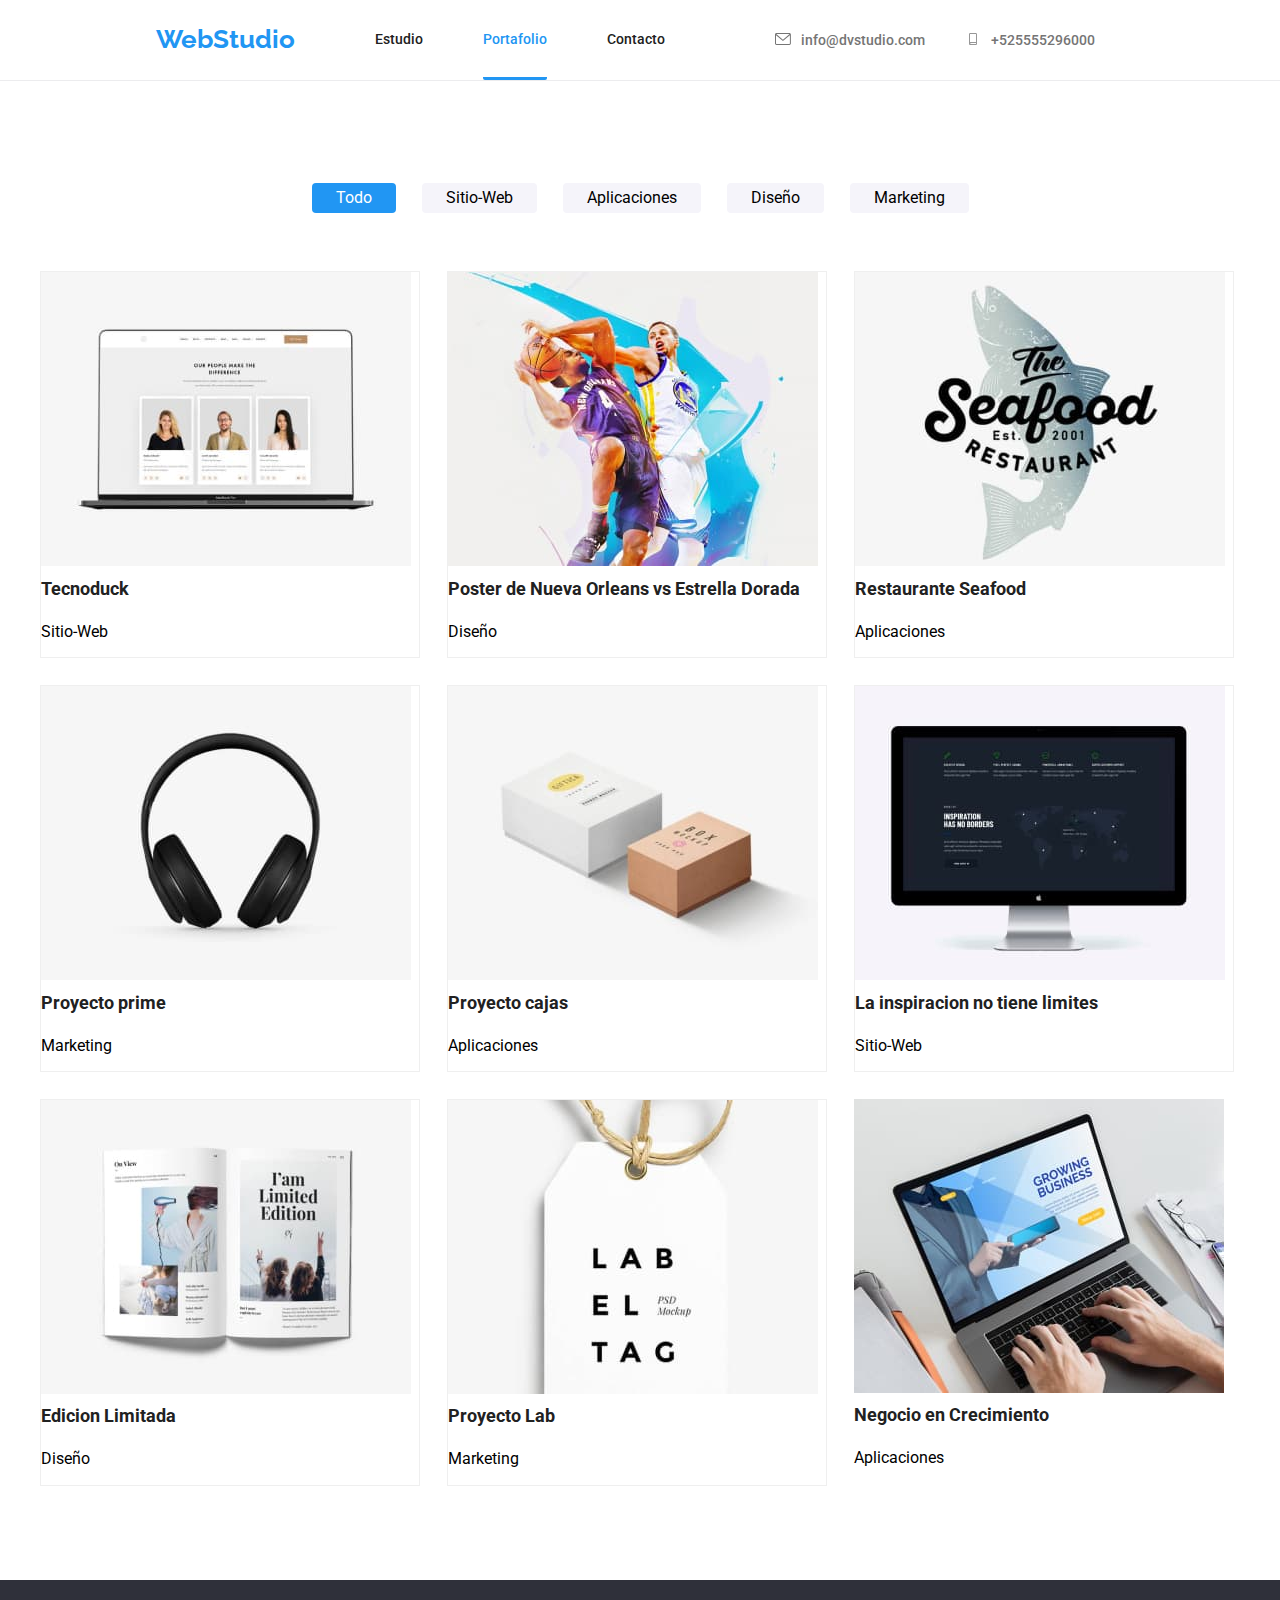
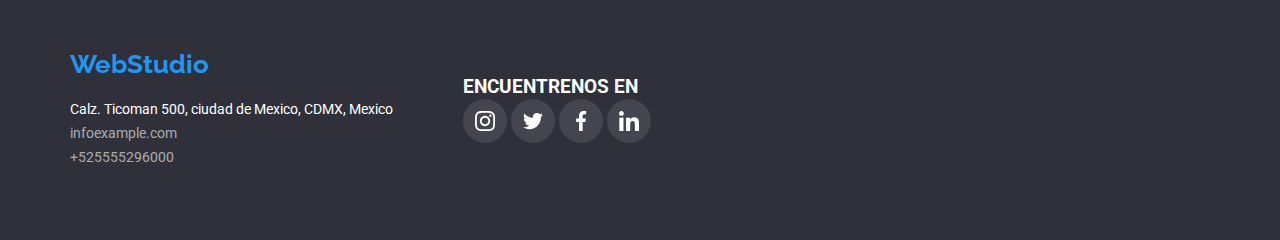
==== commit 8f839200: "revision tarea 5" ====
--- a/Portafolio.html
+++ b/Portafolio.html
@@ -25,7 +25,7 @@
         <a class="logo" href="#">WebStudio </a>
         <ul class="navigation-list">
           <li class="navegation"><a class="item" href="./index.html">Estudio</a></li>
-          <li class="navegation"><a class="nav-item active" href="./Portafolio.html">Portafolio</a></li>
+          <li class="navegation link-actual"><a class="nav-item active" href="./Portafolio.html">Portafolio</a></li>
           <li class="navegation"><a class="item" href="#">Contacto</a></li>
         </ul>
         <ul class="contact-section">
@@ -53,48 +53,126 @@
         <li class="button-list"><button type="button" class="botton-menu">Marketing</button></li>
       </ul>
       <ul class="proyect">
+
         <li class="cards" style="flex-basis: calc((100% - 60px) / 3); border: 1px solid #eeee;">
-          <img src="images/imagen(8).jpg" alt="Tecnoduck" width="370">
+
+          <div class="card-image-2">
+            <img src="images/imagen(8).jpg" alt="Tecnoduck" width="370">
+
+            <div class="animation-2">
+              <p>Tecnoduck es una plataforma de distribución de coronavirus de última generación. Las
+                compañías usan esta
+                plataforma para el espionaje digital y los ataques a los servidores seguros de la competencia
+              </p>
+            </div>
+          </div>
+
           <h3>Tecnoduck </h3>
           <p>Sitio-Web </p>
-        </li>
-        <li class="cards" style="flex-basis: calc((100% - 60px) / 3);border: 1px solid #eeee;">
-          <img src="images/imagen(9).jpg" alt="Poster nueva Orleans" width="370">
+
+        </li>
+        <li class="cards" style="flex-basis: calc((100% - 60px) / 3);border: 1px solid #eeee;">
+          <div class="card-image-2">
+            <img src="images/imagen(9).jpg" alt="Poster nueva Orleans" width="370">
+            <div class="animation-2">
+              <p>Lorem ipsum dolor sit amet consectetur adipisicing elit. Veritatis nemo eum ut ratione officia aliquam
+                quia
+                officiis ex rem, animi iure non adipisci, itaque quas! Est esse aliquam similique fugiat!</p>
+            </div>
+          </div>
           <h3>Poster de Nueva Orleans vs Estrella Dorada</h3>
           <p>Diseño</p>
         </li>
         <li class="cards" style="flex-basis: calc((100% - 60px) / 3);border: 1px solid #eeee;">
-          <img src="images/imagen(10).jpg" alt="Restaurante Seafood" width="370">
+          <div class="card-image-2">
+            <img src="images/imagen(10).jpg" alt="Restaurante Seafood" width="370">
+            <div class="animation-2">
+              <p>Lorem, ipsum dolor sit amet consectetur adipisicing elit. Incidunt sunt ut, vero exercitationem
+                inventore
+                accusamus aut, corporis expedita voluptatum delectus perspiciatis dignissimos? Libero unde nam, quis
+                totam
+                necessitatibus sapiente perferendis!</p>
+            </div>
+          </div>
           <h3>Restaurante Seafood</h3>
           <p>Aplicaciones</p>
         </li>
         <li class="cards" style="flex-basis: calc((100% - 60px) / 3);border: 1px solid #eeee;">
-          <img src="images/imagen(11).jpg" alt="Proyecto prime" width="370">
+          <div class="card-image-2">
+            <img src="images/imagen(11).jpg" alt="Proyecto prime" width="370">
+            <div class="animation-2">
+              <p>Lorem ipsum dolor sit amet consectetur adipisicing elit. Sunt adipisci sed facere facilis maiores quia
+                laboriosam vero eveniet officiis libero, corporis itaque molestias quasi sint sapiente, vitae voluptates
+                eius mollitia!</p>
+            </div>
+          </div>
           <h3>Proyecto prime</h3>
           <p>Marketing</p>
         </li>
         <li class="cards" style="flex-basis: calc((100% - 60px) / 3);border: 1px solid #eeee;">
-          <img src="images/imagen(12).jpg" alt="Proyecto cajas" width="370">
+          <div class="card-image-2">
+            <img src="images/imagen(12).jpg" alt="Proyecto cajas" width="370">
+            <div class="animation-2">
+              <p>Lorem ipsum dolor sit amet, consectetur adipisicing elit. Voluptatibus deleniti dolore suscipit, quia
+                est
+                rem voluptate vel iusto porro quasi officia numquam. Ipsum esse aut, repellendus qui quam dolore nobis!
+              </p>
+            </div>
+          </div>
           <h3>Proyecto cajas</h3>
           <p>Aplicaciones</p>
         </li>
         <li class="cards" style="flex-basis: calc((100% - 60px) / 3);border: 1px solid #eeee;">
-          <img src="images/imagen(13).jpg" alt="La inspiracion no tiene limites" width="370">
+          <div class="card-image-2">
+            <img src="images/imagen(13).jpg" alt="La inspiracion no tiene limites" width="370">
+            <div class="animation-2">
+              <p>Lorem ipsum dolor, sit amet consectetur adipisicing elit. Voluptates deserunt quas libero minus
+                voluptatem
+                autem, aliquid odio exercitationem pariatur magnam nobis consectetur eos? Similique omnis atque
+                cupiditate
+                culpa, quas nulla.</p>
+            </div>
+          </div>
+
           <H3>La inspiracion no tiene limites</H3>
           <p>Sitio-Web</p>
         </li>
         <li class="cards" style="flex-basis: calc((100% - 60px) / 3);border: 1px solid #eeee;">
-          <img src="images/imagen(14).jpg" alt="Edicion limitada" width="370">
+          <div class="card-image-2">
+            <img src="images/imagen(14).jpg" alt="Edicion limitada" width="370">
+            <div class="animation-2">
+              <p>Lorem ipsum dolor sit amet consectetur adipisicing elit. Dolores doloribus, asperiores, commodi ea,
+                illum
+                ullam obcaecati laborum accusantium maiores sequi fugit? Eveniet similique deserunt pariatur nam iusto
+                aliquam quaerat vero!</p>
+            </div>
+          </div>
           <h3>Edicion Limitada</h3>
           <p>Diseño</p>
         </li>
         <li class="cards" style="flex-basis: calc((100% - 60px) / 3);border: 1px solid #eeee;">
-          <img src="images/imagen(15).jpg" alt="Proyecto lab" width="370">
+          <div class="card-image-2">
+            <img src="images/imagen(15).jpg" alt="Proyecto lab" width="370">
+            <div class="animation-2">
+              <p>Lorem ipsum dolor sit amet consectetur adipisicing elit. Iste laboriosam commodi nisi voluptas quod
+                deleniti aliquam. Unde velit eius nobis eum iste voluptates? Error dolor assumenda veniam iusto nostrum
+                omnis.</p>
+            </div>
+          </div>
           <h3>Proyecto Lab</h3>
           <p>Marketing</p>
         </li>
         <li class="cards" style="flex-basis: calc((100% - 60px) / 3)" ;border: 1px solid #eeee;>
-          <img src="images/imagen(16).jpg" alt="Negocio en crecimiento" width="370">
+          <div class="card-image-2">
+            <img src="images/imagen(16).jpg" alt="Negocio en crecimiento" width="370">
+            <div class="animation-2">
+              <p>Lorem ipsum dolor sit amet consectetur adipisicing elit. Pariatur voluptate illo quo perspiciatis
+                autem, ab
+                facilis expedita non repellat, accusamus necessitatibus ut voluptatem! Laudantium inventore dolorem
+                maiores
+                distinctio sapiente nemo.</p>
+            </div>
+          </div>
           <h3>Negocio en Crecimiento</h3>
           <P>Aplicaciones</P>
         </li>
--- a/css/styles.css
+++ b/css/styles.css
@@ -55,6 +55,13 @@
    font-size: 14px;
    line-height: 1.14;
    color: var(--color2);
+   height: 80px;
+   padding-top: 32px;
+}
+
+.link-actual {
+   border-bottom: solid var(--color1);
+   border-radius: 2px;
 }
 
 .navegation :hover {
@@ -425,7 +432,7 @@
    padding: 25px 102.34px;
    margin-bottom: 30px;
    border-radius: 4px;
-   border: ;
+
 }
 
 .icon-ventajas {
@@ -442,7 +449,7 @@
    padding: 0px 32px 30px 32px
 }
 
-.our-icon>svg {
+.red {
    width: 20px;
    height: 20px;
    fill: #AFB1B8;
@@ -548,4 +555,87 @@
 
 .rectangulo:hover .icono-company {
    fill: #2196F3
+}
+
+
+/*----------------------------------------Animaciones portafolio-------------------------------------------*/
+
+
+.animation-2 {
+   position: absolute;
+   top: 0px;
+   height: 294px;
+   width: 370px;
+   background: rgba(33, 150, 243, 0.9);
+   padding: 63px 24px;
+   letter-spacing: 0.03cm;
+   color: #FFFFFF;
+   transform: translatey(105%);
+   transition: transform 250ms ease;
+   transition-timing-function: cubic-bezier(0.4, 0, 0.2, 1);
+
+}
+
+.card-image-2:hover .animation-2 {
+   transform: translatey(0%)
+}
+
+
+.card-image-2 {
+   position: relative;
+   overflow: hidden;
+
+}
+
+/*{
+   width: 528px;
+   height: 581px;
+   background: rgb(160, 160, 145);
+   margin-top: 221px;
+   left: 536px;
+   border-radius: 4px;
+   position: absolute;
+}*/
+
+.backdrop {
+   position: fixed;
+   top: 0;
+   width: 100%;
+   height: 100vh;
+   background-color: rgba(0, 0, 0, 0.2);
+}
+
+
+
+.modal {
+   position: fixed;
+   display: flex;
+   justify-content: right;
+   align-items: right;
+   width: 528px;
+   height: 581px;
+   background-color: #FFFFFF;
+   top: 50%;
+   left: 50%;
+   transform: translate(-50%, -50%);
+
+}
+
+.boton-cerrar {
+   display: flex;
+   position: absolute;
+   width: 30px;
+   height: 30px;
+   padding: 10px;
+   border: 1px solid rgba(0, 0, 0, 0.1);
+   border-radius: 50%;
+   align-items: center;
+   justify-content: center;
+   margin: 8px;
+   background-color: #FFFFFF;
+
+}
+
+.is-hidden {
+   display: none;
 }